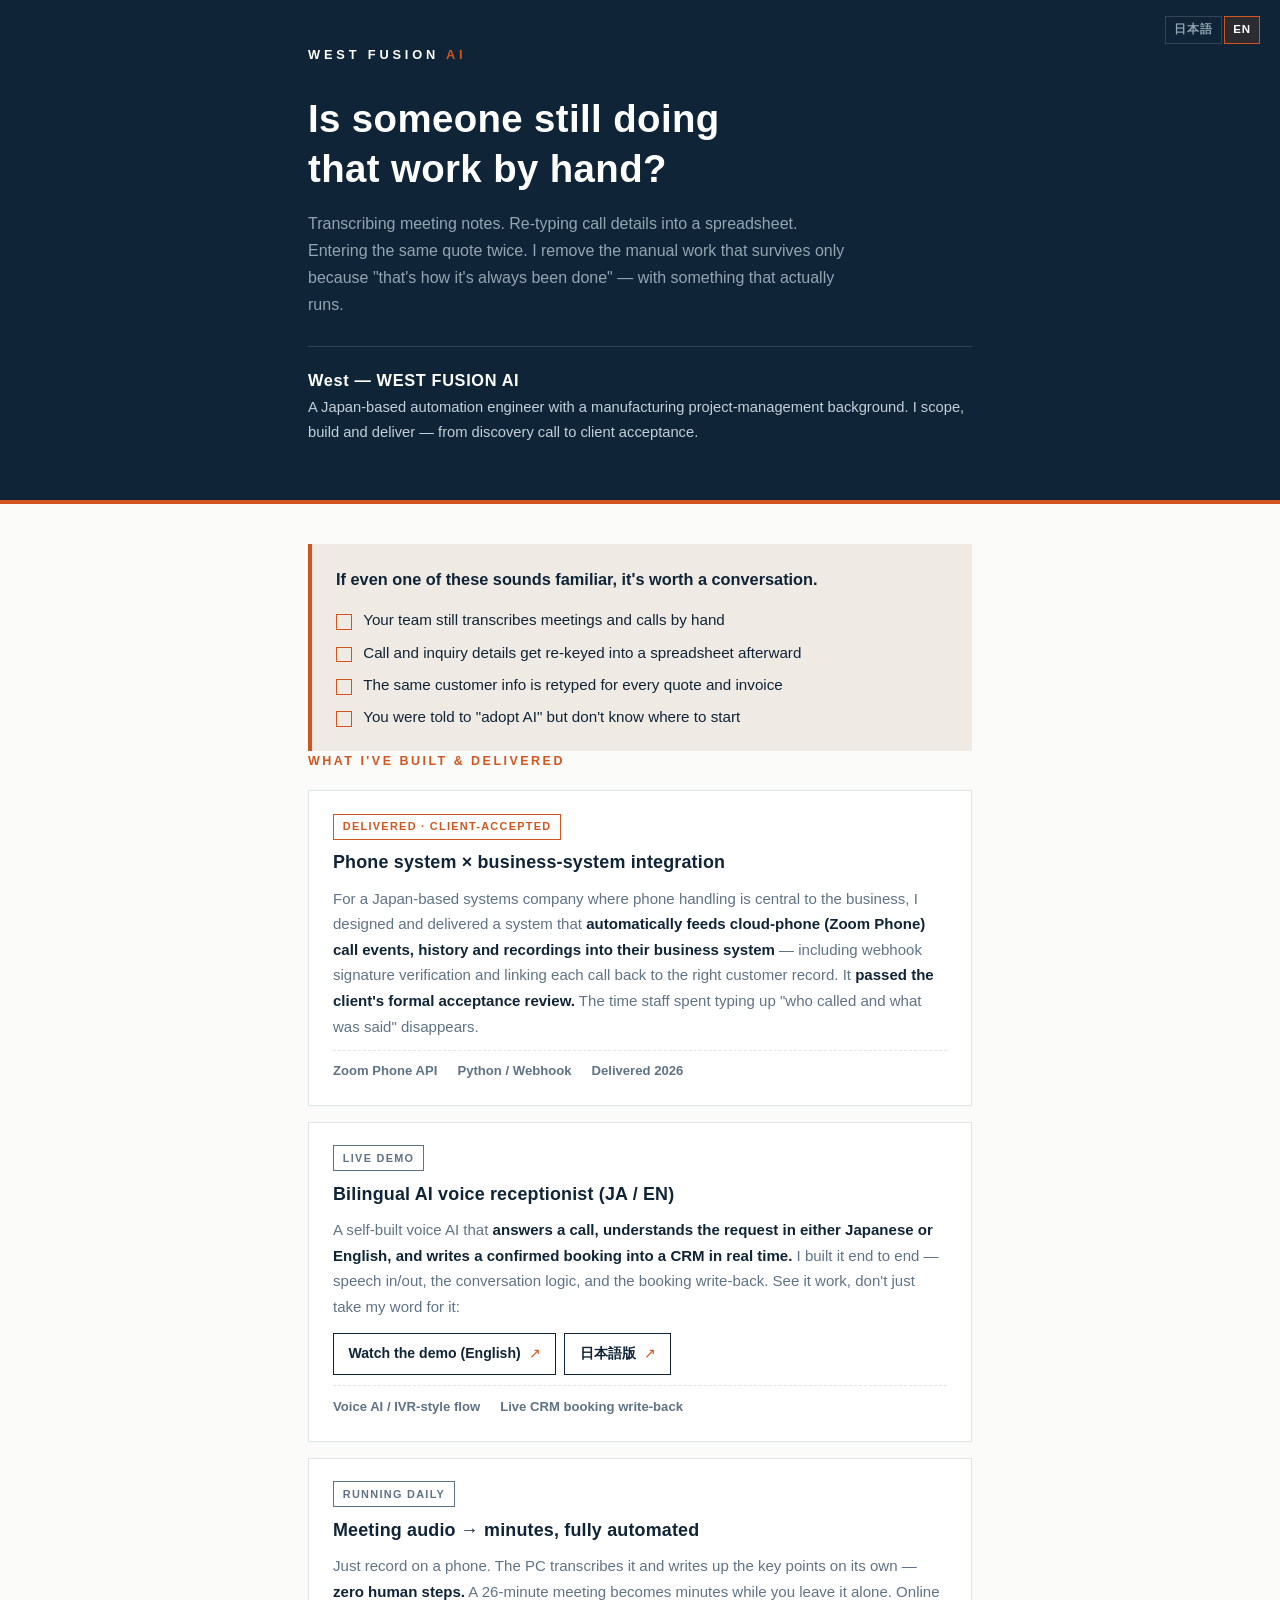
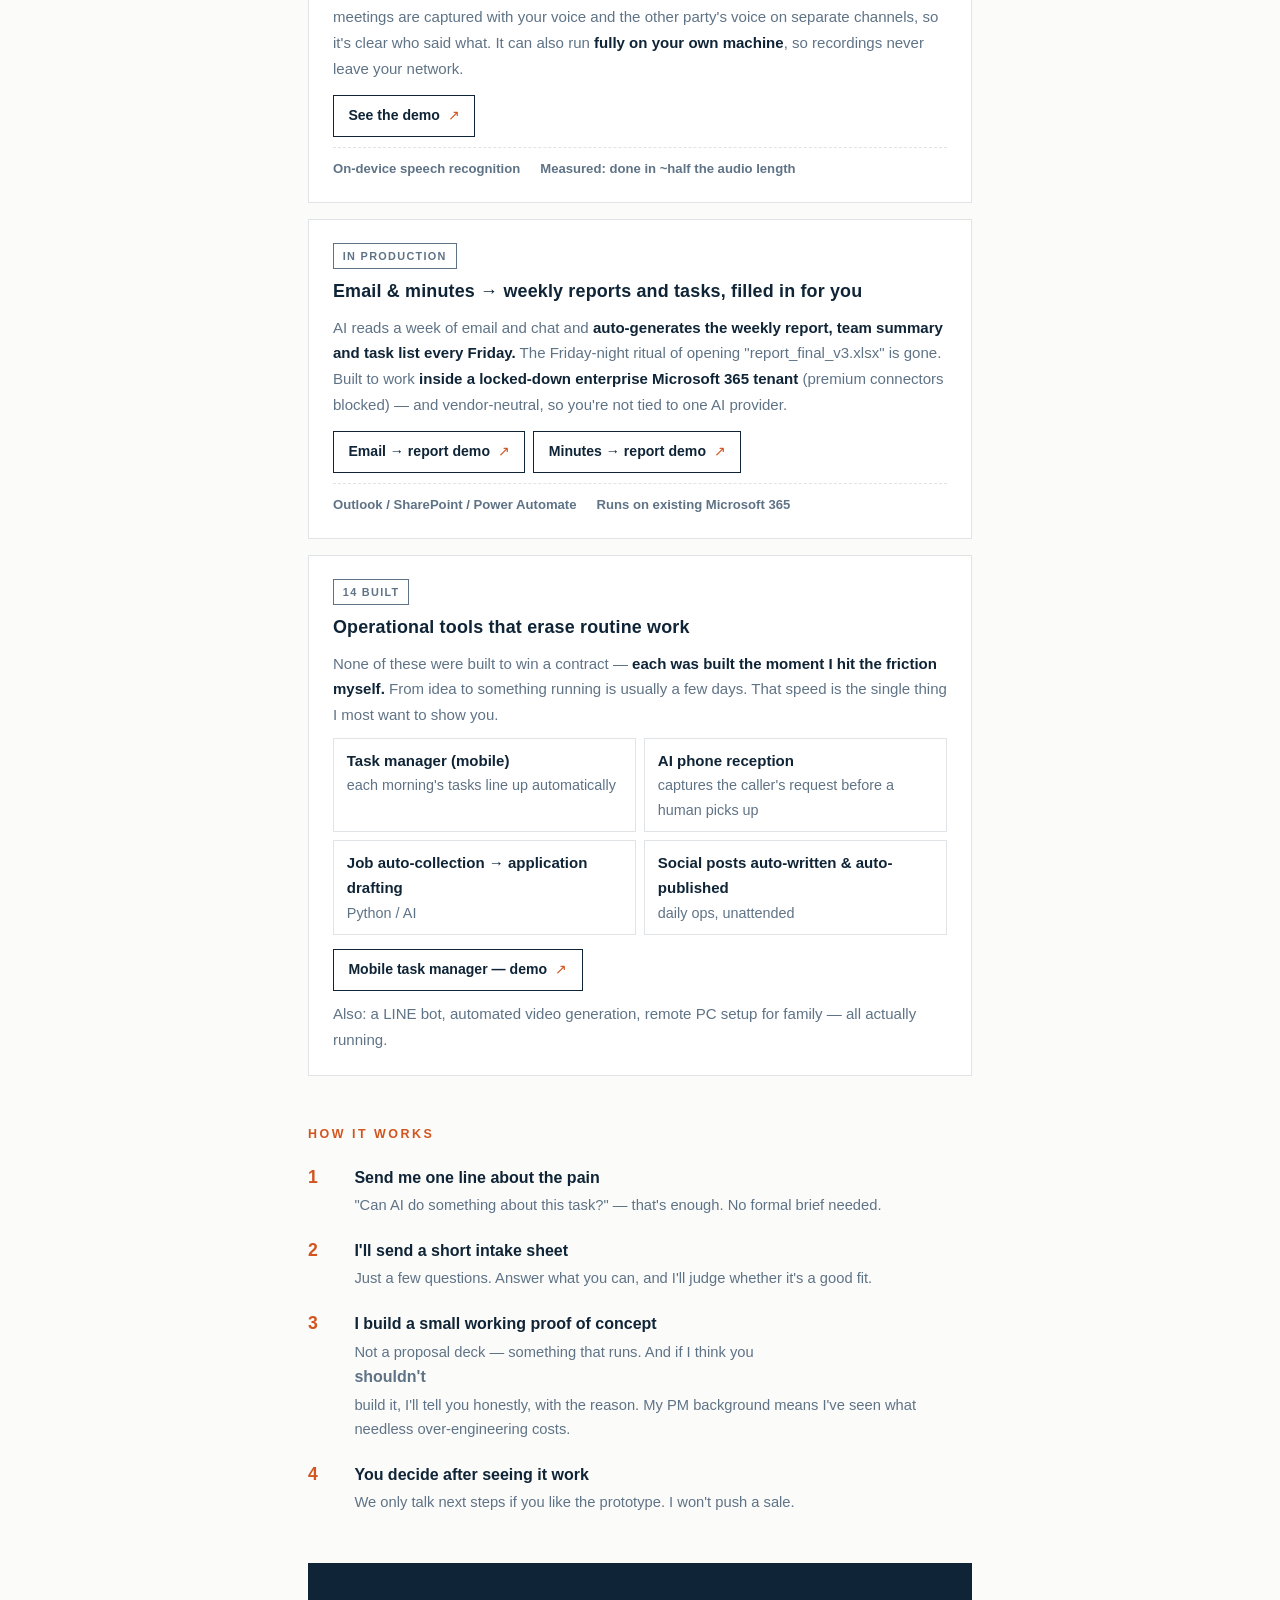
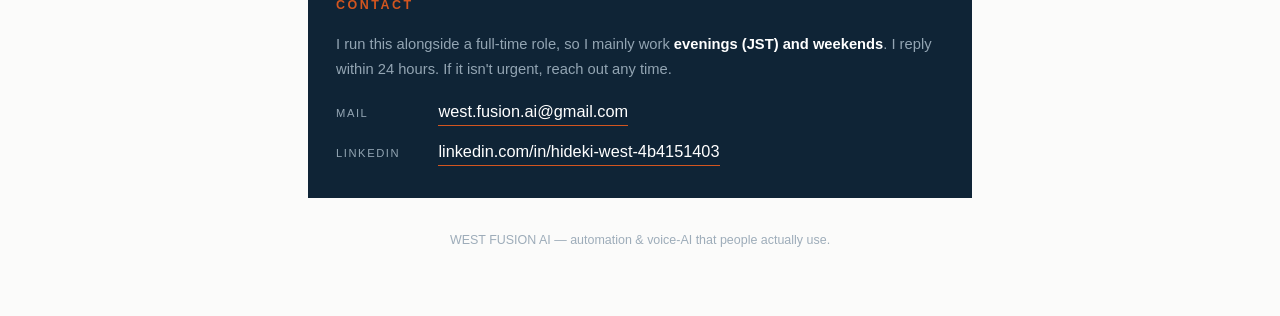
==== en/index.html @ e26cfa83 "feat(hub): 英語版ハブ /en/ 公開＋EN/JAトグル追加 英語圏クライアント向けに英語版ページを新設。 - /en/index.html: ブランド表記で統一。バイリンガルAI音声受付デ" ====
<!DOCTYPE html>
<html lang="en">
<head>
<meta charset="utf-8">
<meta name="viewport" content="width=device-width, initial-scale=1">
<meta name="robots" content="noindex, nofollow">
<title>WEST FUSION AI — Is someone still doing that work by hand?</title>
<meta property="og:title" content="WEST FUSION AI — automation & voice-AI that staff actually use">
<meta property="og:description" content="A Japan-based engineer who ships production automation and voice-AI systems, from discovery call to client acceptance.">
<meta property="og:locale" content="en_US">
<style>
  :root{
    --band:#0F2436;
    --band-fg:#C3D0DA;
    --band-fg-strong:#FFFFFF;
    --band-muted:#93A5B3;
    --band-rule:rgba(255,255,255,.15);

    --ink:#0F2436;
    --ink-2:#17324A;
    --paper:#FBFBFA;
    --rust:#D2551F;
    --rust-soft:#F0EAE5;
    --steel:#5F7386;
    --steel-pale:#9DACB9;
    --rule:rgba(15,36,54,.12);
    --card:#FFFFFF;
    --jp:"Yu Gothic","游ゴシック体",YuGothic,"Hiragino Kaku Gothic ProN","Noto Sans JP",Meiryo,sans-serif;
    --en:"Helvetica Neue",Arial,"Segoe UI",sans-serif;
  }
  @media (prefers-color-scheme: dark){
    :root{--paper:#101820;--card:#18222C;--ink:#E6ECF1;--ink-2:#FFFFFF;--steel:#9BAEBE;--steel-pale:#6D8090;--rule:rgba(255,255,255,.12);--rust-soft:#2A2018;}
  }
  :root[data-theme="dark"]{--paper:#101820;--card:#18222C;--ink:#E6ECF1;--ink-2:#FFFFFF;--steel:#9BAEBE;--steel-pale:#6D8090;--rule:rgba(255,255,255,.12);--rust-soft:#2A2018;}
  :root[data-theme="light"]{--paper:#FBFBFA;--card:#FFFFFF;--ink:#0F2436;--ink-2:#17324A;--steel:#5F7386;--steel-pale:#9DACB9;--rule:rgba(15,36,54,.12);--rust-soft:#F0EAE5;}

  *{box-sizing:border-box}
  body{
    margin:0;background:var(--paper);color:var(--ink);
    font-family:var(--en);line-height:1.7;
    -webkit-font-smoothing:antialiased;
  }
  .wrap{max-width:44rem;margin:0 auto;padding:0 1.25rem 4rem}

  /* language toggle */
  .lang{
    position:absolute;top:1rem;right:1.25rem;z-index:2;
    display:flex;gap:.15rem;font-family:var(--en);font-size:.72rem;font-weight:700;letter-spacing:.08em;
  }
  .lang a{
    color:var(--band-muted);text-decoration:none;padding:.2rem .5rem;border:1px solid var(--band-rule);
  }
  .lang a[aria-current="true"]{color:var(--band-fg-strong);border-color:var(--rust);background:rgba(210,85,31,.15)}

  /* hero */
  header{
    position:relative;
    background:var(--band);color:var(--band-fg);
    padding:2.75rem 0 2.5rem;margin-bottom:2.5rem;
    border-bottom:4px solid var(--rust);
  }
  header .wrap{padding-bottom:0}
  .brand{
    font-family:var(--en);font-weight:700;font-size:.8rem;
    letter-spacing:.3em;color:var(--band-fg-strong);margin:0 0 1.75rem;
  }
  .brand span{color:var(--rust)}
  h1{
    font-size:clamp(1.6rem,5.4vw,2.4rem);line-height:1.3;margin:0 0 1rem;
    letter-spacing:.01em;text-wrap:balance;color:var(--band-fg-strong);font-weight:700;
  }
  .lede{margin:0;color:var(--band-muted);font-size:1rem;max-width:34rem}
  .who{
    margin-top:1.75rem;padding-top:1.25rem;
    border-top:1px solid var(--band-rule);
    font-size:.92rem;color:var(--band-fg);
  }
  .who b{color:var(--band-fg-strong);font-size:1.02rem;letter-spacing:.04em}

  h2{
    font-size:.78rem;font-family:var(--en);letter-spacing:.2em;text-transform:uppercase;
    color:var(--rust);margin:3rem 0 1.1rem;font-weight:700;
  }
  h2:first-of-type{margin-top:0}

  /* checklist */
  .check{
    background:var(--rust-soft);border-left:4px solid var(--rust);
    padding:1.4rem 1.5rem;margin:0;
  }
  .check p{margin:0 0 .9rem;font-weight:700;font-size:1.02rem}
  .check ul{list-style:none;margin:0;padding:0;display:flex;flex-direction:column;gap:.55rem}
  .check li{position:relative;padding-left:1.7rem;font-size:.95rem;line-height:1.55}
  .check li::before{
    content:"";position:absolute;left:0;top:.4em;
    width:.85rem;height:.85rem;border:1.5px solid var(--rust);
  }

  /* proof cards */
  .proofs{display:flex;flex-direction:column;gap:1rem}
  .proof{
    background:var(--card);border:1px solid var(--rule);
    padding:1.4rem 1.5rem;display:flex;flex-direction:column;gap:.65rem;
  }
  .tag{
    display:inline-block;align-self:flex-start;
    font-size:.68rem;letter-spacing:.12em;font-weight:700;
    padding:.18rem .55rem;border:1px solid var(--rust);color:var(--rust);text-transform:uppercase;
  }
  .tag.live{border-color:var(--steel);color:var(--steel)}
  .proof h3{margin:0;font-size:1.12rem;line-height:1.4;letter-spacing:.01em}
  .proof p{margin:0;font-size:.94rem;color:var(--steel);line-height:1.7}
  .proof p b{color:var(--ink);font-weight:700}
  .meta{
    display:flex;flex-wrap:wrap;gap:.4rem 1.25rem;
    padding-top:.6rem;border-top:1px dashed var(--rule);
    font-size:.82rem;color:var(--steel-pale);font-family:var(--en);
  }
  .meta span b{color:var(--steel)}

  /* tools */
  .tools{display:grid;grid-template-columns:repeat(auto-fill,minmax(15rem,1fr));gap:.5rem;margin:0;padding:0;list-style:none}
  .tools li{
    font-size:.9rem;color:var(--steel);padding:.55rem .8rem;
    background:var(--card);border:1px solid var(--rule);
  }
  .tools li b{color:var(--ink);font-weight:700;display:block;font-size:.94rem}
  .note{font-size:.86rem;color:var(--steel-pale);margin:.9rem 0 0}

  /* demo links */
  .demos{display:flex;flex-wrap:wrap;gap:.5rem;margin-top:.2rem}
  .demo{
    display:inline-flex;align-items:center;gap:.5rem;
    text-decoration:none;font-size:.88rem;font-weight:700;
    color:var(--ink);background:transparent;
    border:1.5px solid var(--ink);padding:.5rem .9rem;
    transition:background .15s ease,color .15s ease;
  }
  .demo::after{content:"↗";font-family:var(--en);color:var(--rust);font-weight:400}
  .demo:hover,.demo:focus-visible{background:var(--ink);color:var(--paper)}
  .demo:hover::after,.demo:focus-visible::after{color:var(--rust)}
  .demo:focus-visible{outline:2px solid var(--rust);outline-offset:2px}
  @media (prefers-reduced-motion: reduce){.demo{transition:none}}

  /* how */
  .steps{list-style:none;counter-reset:s;margin:0;padding:0;display:flex;flex-direction:column;gap:1.15rem}
  .steps > li{
    counter-increment:s;
    display:grid;grid-template-columns:1.9rem minmax(0,1fr);
    column-gap:1rem;align-items:baseline;
  }
  .steps > li::before{
    content:counter(s);font-family:var(--en);font-weight:700;
    color:var(--rust);font-size:1.1rem;
  }
  .steps .step-body{min-width:0}
  .steps b{display:block;font-size:1rem;margin-bottom:.15rem}
  .steps span{display:block;font-size:.92rem;color:var(--steel);line-height:1.65}

  /* contact */
  .contact{
    margin-top:3rem;background:var(--band);color:var(--band-fg);
    padding:2rem 1.75rem;display:flex;flex-direction:column;gap:1rem;
  }
  .contact h2{color:var(--rust);margin:0}
  .contact p{margin:0;color:var(--band-muted);font-size:.92rem}
  .contact p b{color:var(--band-fg-strong)}
  .contact a{
    color:var(--band-fg-strong);text-decoration:none;border-bottom:1px solid var(--rust);
    font-family:var(--en);font-size:1.02rem;word-break:break-all;
  }
  .contact a:focus-visible{outline:2px solid var(--rust);outline-offset:3px}
  .rows{display:flex;flex-direction:column;gap:.7rem}
  .rows div{display:flex;gap:.9rem;align-items:baseline;flex-wrap:wrap}
  .rows .k{
    font-family:var(--en);font-size:.7rem;letter-spacing:.14em;text-transform:uppercase;
    color:var(--band-muted);min-width:5.5rem;
  }
  footer{margin-top:2rem;font-size:.78rem;color:var(--steel-pale);text-align:center}
</style>
</head>
<body>

<header>
  <nav class="lang" aria-label="Language">
    <a href="/" hreflang="ja">日本語</a>
    <a href="/en/" hreflang="en" aria-current="true">EN</a>
  </nav>
  <div class="wrap">
    <p class="brand">WEST FUSION <span>AI</span></p>
    <h1>Is someone still doing that work by hand?</h1>
    <p class="lede">Transcribing meeting notes. Re-typing call details into a spreadsheet. Entering the same quote twice. I remove the manual work that survives only because "that's how it's always been done" — with something that actually runs.</p>
    <p class="who"><b>West — WEST FUSION AI</b><br>A Japan-based automation engineer with a manufacturing project-management background. I scope, build and deliver — from discovery call to client acceptance.</p>
  </div>
</header>

<main class="wrap">

  <section class="check">
    <p>If even one of these sounds familiar, it's worth a conversation.</p>
    <ul>
      <li>Your team still transcribes meetings and calls by hand</li>
      <li>Call and inquiry details get re-keyed into a spreadsheet afterward</li>
      <li>The same customer info is retyped for every quote and invoice</li>
      <li>You were told to "adopt AI" but don't know where to start</li>
    </ul>
  </section>

  <h2>What I've built &amp; delivered</h2>
  <div class="proofs">

    <article class="proof">
      <span class="tag">Delivered · client-accepted</span>
      <h3>Phone system × business-system integration</h3>
      <p>For a Japan-based systems company where phone handling is central to the business, I designed and delivered a system that <b>automatically feeds cloud-phone (Zoom Phone) call events, history and recordings into their business system</b> — including webhook signature verification and linking each call back to the right customer record. It <b>passed the client's formal acceptance review.</b> The time staff spent typing up "who called and what was said" disappears.</p>
      <div class="meta">
        <span><b>Zoom Phone API</b></span>
        <span><b>Python / Webhook</b></span>
        <span><b>Delivered 2026</b></span>
      </div>
    </article>

    <article class="proof">
      <span class="tag live">Live demo</span>
      <h3>Bilingual AI voice receptionist (JA / EN)</h3>
      <p>A self-built voice AI that <b>answers a call, understands the request in either Japanese or English, and writes a confirmed booking into a CRM in real time.</b> I built it end to end — speech in/out, the conversation logic, and the booking write-back. See it work, don't just take my word for it:</p>
      <div class="demos">
        <a class="demo" href="https://www.youtube.com/watch?v=YRxsfRdM25s">Watch the demo (English)</a>
        <a class="demo" href="https://www.youtube.com/watch?v=N2meY0k7U08">日本語版</a>
      </div>
      <div class="meta">
        <span><b>Voice AI / IVR-style flow</b></span>
        <span><b>Live CRM booking write-back</b></span>
      </div>
    </article>

    <article class="proof">
      <span class="tag live">Running daily</span>
      <h3>Meeting audio → minutes, fully automated</h3>
      <p>Just record on a phone. The PC transcribes it and writes up the key points on its own — <b>zero human steps.</b> A 26-minute meeting becomes minutes while you leave it alone. Online meetings are captured with your voice and the other party's voice on separate channels, so it's clear who said what. It can also run <b>fully on your own machine</b>, so recordings never leave your network.</p>
      <div class="demos">
        <a class="demo" href="https://westfusionai.github.io/ai-meeting-memo-father-demo/">See the demo</a>
      </div>
      <div class="meta">
        <span><b>On-device speech recognition</b></span>
        <span><b>Measured: done in ~half the audio length</b></span>
      </div>
    </article>

    <article class="proof">
      <span class="tag live">In production</span>
      <h3>Email &amp; minutes → weekly reports and tasks, filled in for you</h3>
      <p>AI reads a week of email and chat and <b>auto-generates the weekly report, team summary and task list every Friday.</b> The Friday-night ritual of opening "report_final_v3.xlsx" is gone. Built to work <b>inside a locked-down enterprise Microsoft 365 tenant</b> (premium connectors blocked) — and vendor-neutral, so you're not tied to one AI provider.</p>
      <div class="demos">
        <a class="demo" href="https://westfusionai.github.io/email-thread-demo/">Email → report demo</a>
        <a class="demo" href="https://westfusionai.github.io/weekly-report-generator-demo/">Minutes → report demo</a>
      </div>
      <div class="meta">
        <span><b>Outlook / SharePoint / Power Automate</b></span>
        <span><b>Runs on existing Microsoft 365</b></span>
      </div>
    </article>

    <article class="proof">
      <span class="tag live">14 built</span>
      <h3>Operational tools that erase routine work</h3>
      <p>None of these were built to win a contract — <b>each was built the moment I hit the friction myself.</b> From idea to something running is usually a few days. That speed is the single thing I most want to show you.</p>
      <ul class="tools">
        <li><b>Task manager (mobile)</b>each morning's tasks line up automatically</li>
        <li><b>AI phone reception</b>captures the caller's request before a human picks up</li>
        <li><b>Job auto-collection → application drafting</b>Python / AI</li>
        <li><b>Social posts auto-written &amp; auto-published</b>daily ops, unattended</li>
      </ul>
      <div class="demos">
        <a class="demo" href="https://westfusionai.github.io/ceo-tasks-demo/">Mobile task manager — demo</a>
      </div>
      <p class="note">Also: a LINE bot, automated video generation, remote PC setup for family — all actually running.</p>
    </article>

  </div>

  <h2>How it works</h2>
  <ol class="steps">
    <li><div class="step-body"><b>Send me one line about the pain</b><span>"Can AI do something about this task?" — that's enough. No formal brief needed.</span></div></li>
    <li><div class="step-body"><b>I'll send a short intake sheet</b><span>Just a few questions. Answer what you can, and I'll judge whether it's a good fit.</span></div></li>
    <li><div class="step-body"><b>I build a small working proof of concept</b><span>Not a proposal deck — something that runs. And if I think you <b>shouldn't</b> build it, I'll tell you honestly, with the reason. My PM background means I've seen what needless over-engineering costs.</span></div></li>
    <li><div class="step-body"><b>You decide after seeing it work</b><span>We only talk next steps if you like the prototype. I won't push a sale.</span></div></li>
  </ol>

  <section class="contact">
    <h2>Contact</h2>
    <p>I run this alongside a full-time role, so I mainly work <b>evenings (JST) and weekends</b>. I reply within 24 hours. If it isn't urgent, reach out any time.</p>
    <div class="rows">
      <div><span class="k">Mail</span><a href="mailto:west.fusion.ai@gmail.com">west.fusion.ai@gmail.com</a></div>
      <div><span class="k">LinkedIn</span><a href="https://www.linkedin.com/in/hideki-west-4b4151403/">linkedin.com/in/hideki-west-4b4151403</a></div>
    </div>
  </section>

  <footer>WEST FUSION AI — automation &amp; voice-AI that people actually use.</footer>
</main>

</body>
</html>
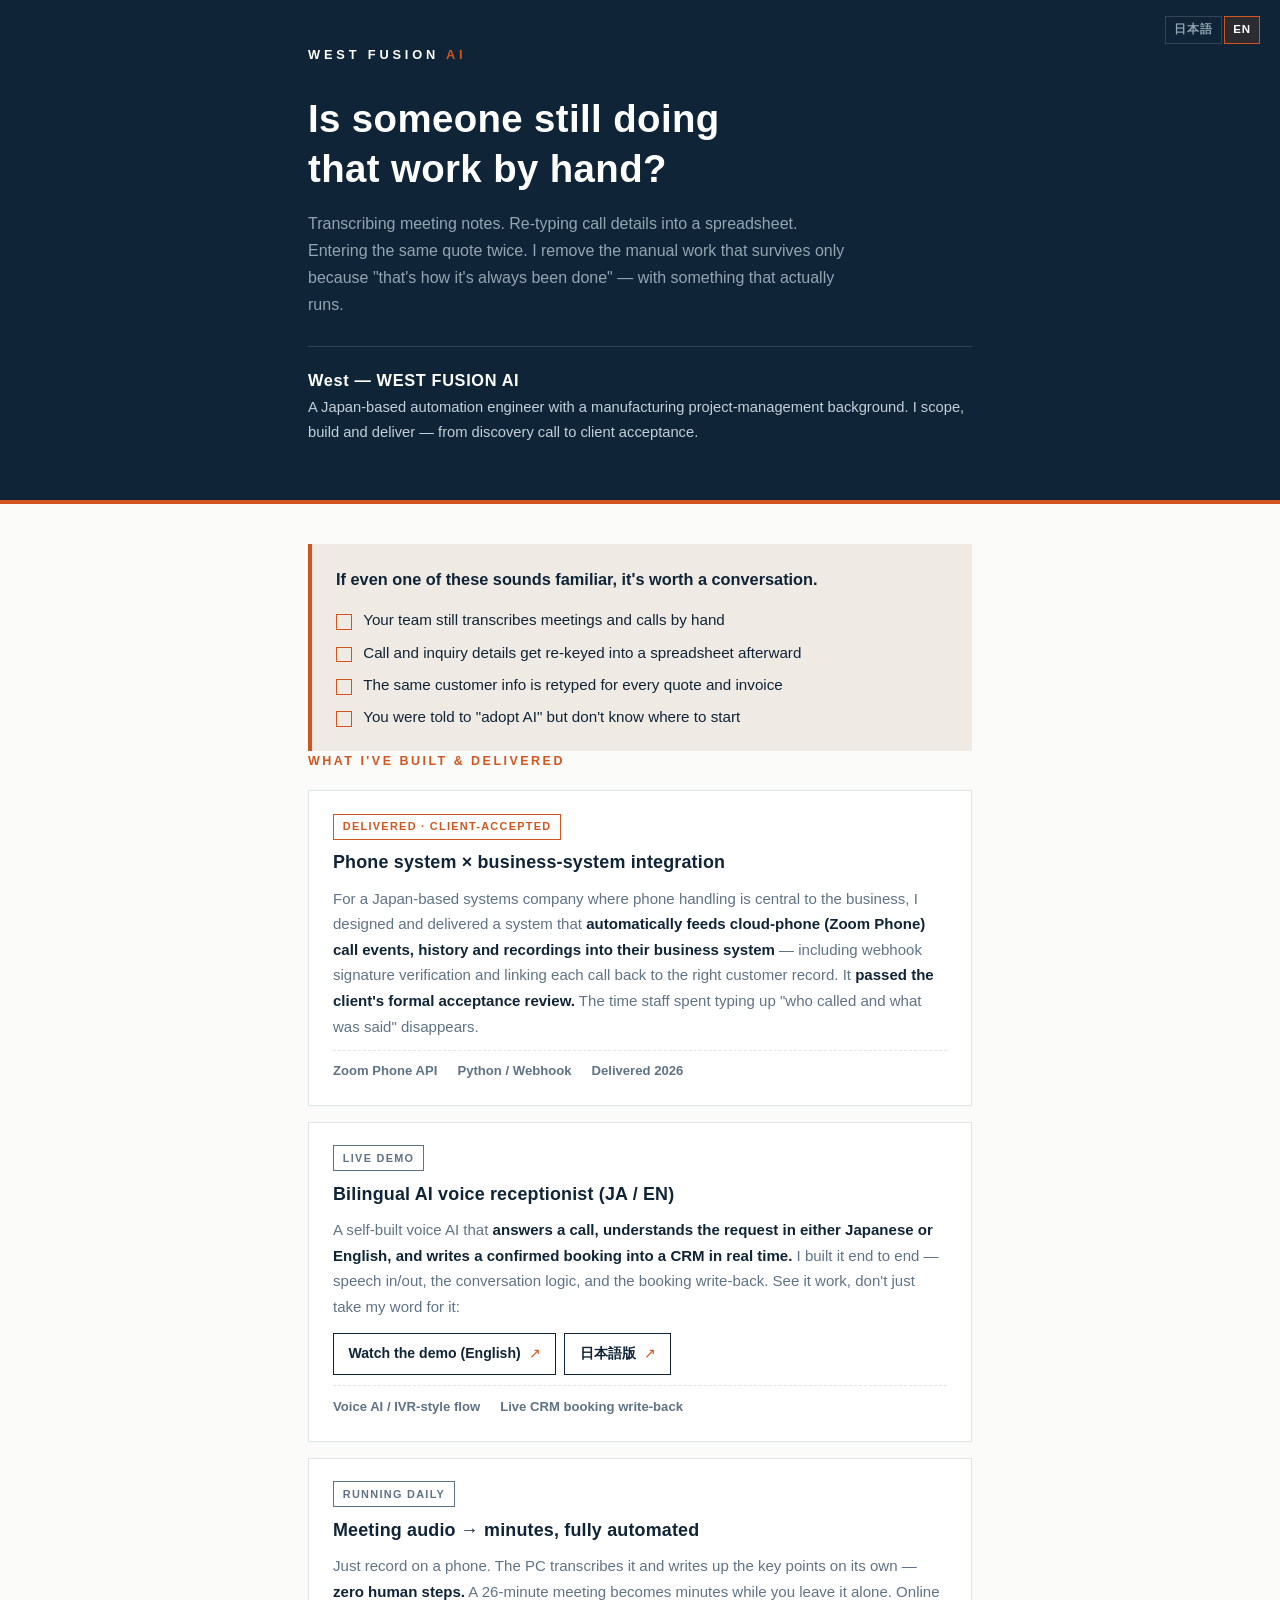
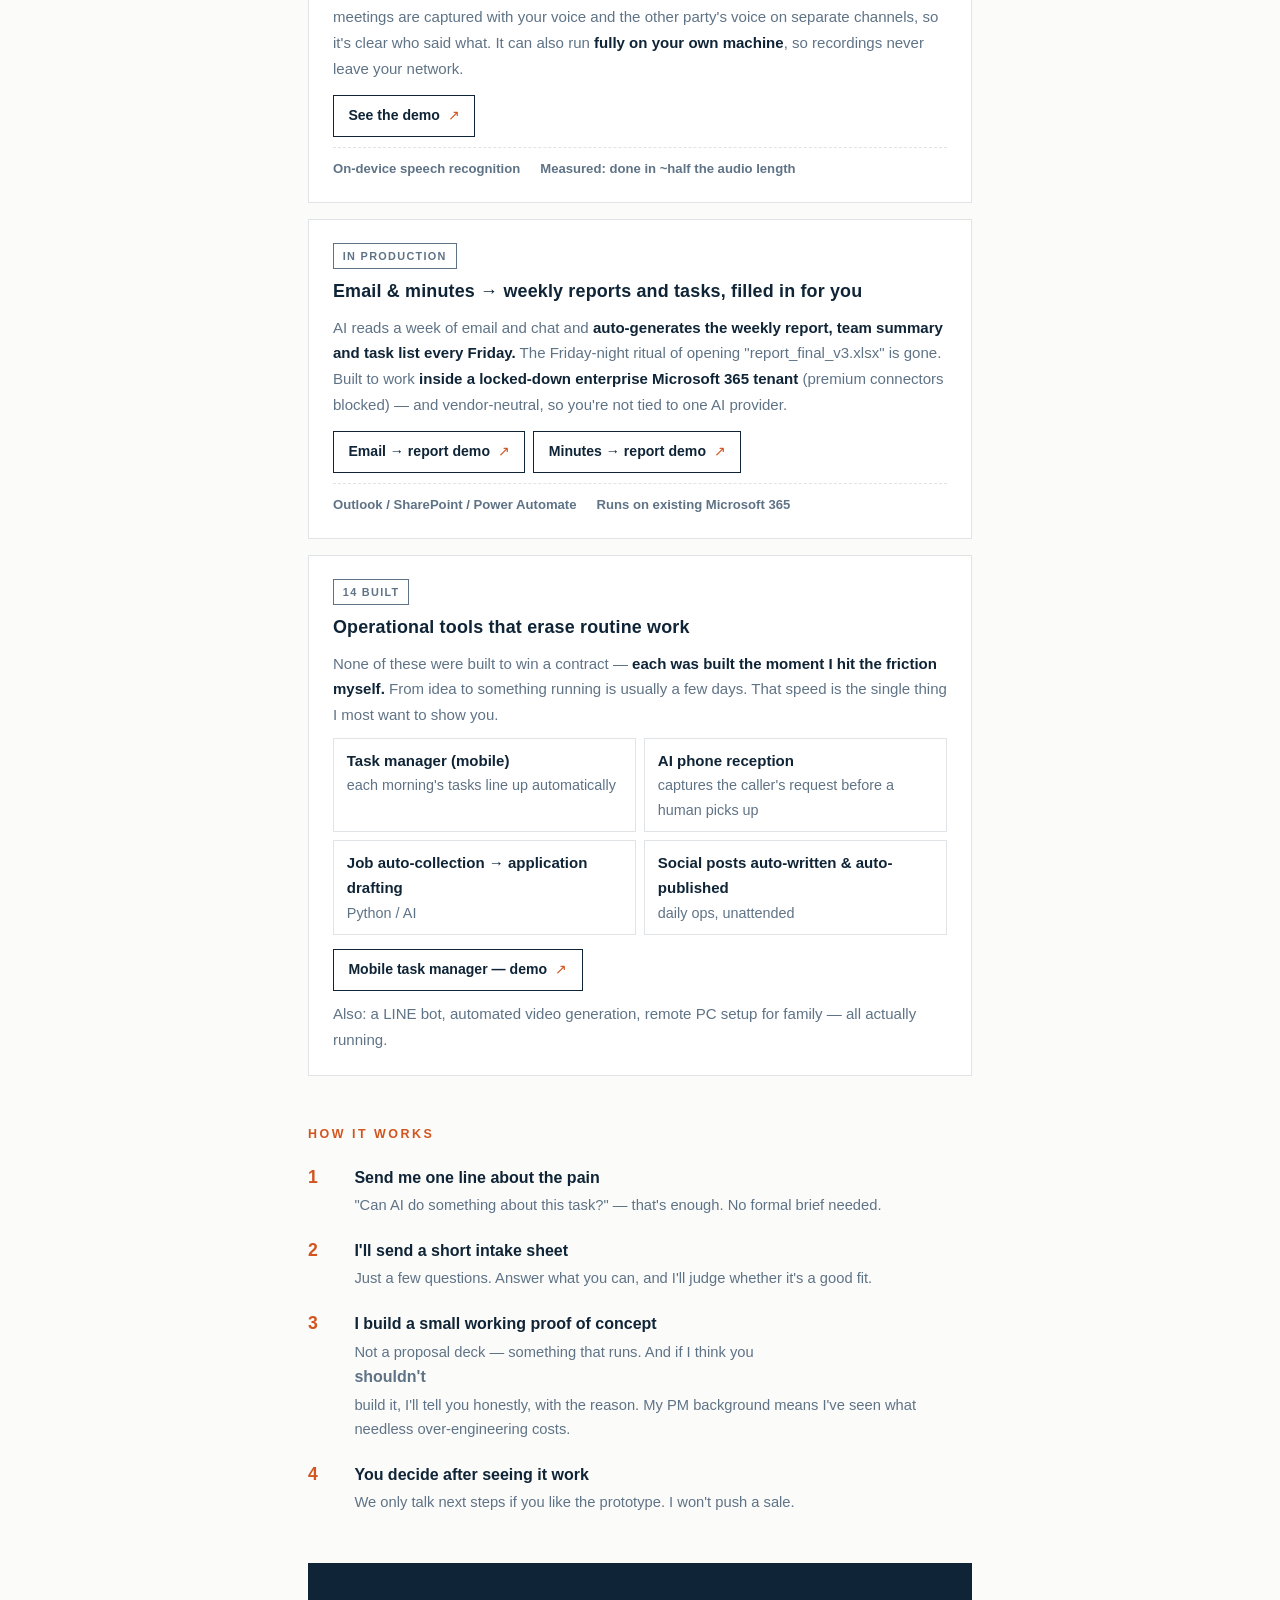
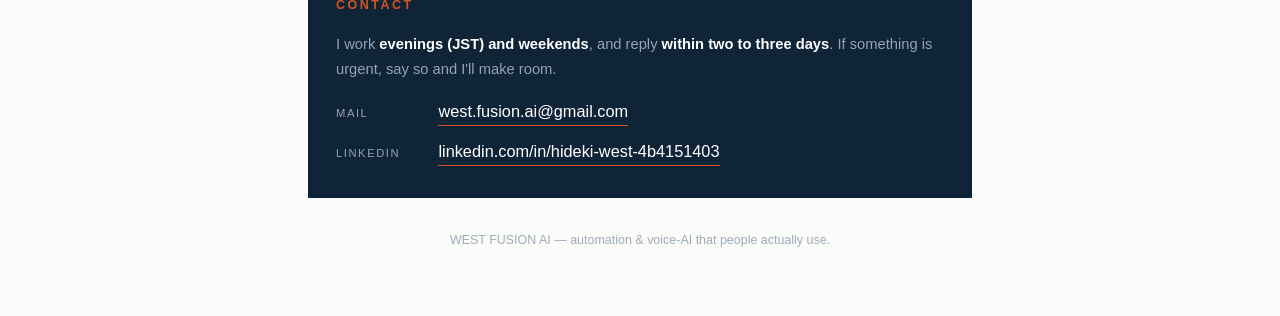
==== commit 0a6804d0: "fix: 「副業だから」の枠組みを外す。事実(製造業23年・いまも現場)は残し、所属語と否定形を落とす 会長指摘=トップ/portfolio/掲載プロフィールとも「本業を持つ人が片手間で」と読めていた" ====
--- a/en/index.html
+++ b/en/index.html
@@ -289,7 +289,7 @@
 
   <section class="contact">
     <h2>Contact</h2>
-    <p>I run this alongside a full-time role, so I mainly work <b>evenings (JST) and weekends</b>. I reply within 24 hours. If it isn't urgent, reach out any time.</p>
+    <p>I work <b>evenings (JST) and weekends</b>, and reply <b>within two to three days</b>. If something is urgent, say so and I'll make room.</p>
     <div class="rows">
       <div><span class="k">Mail</span><a href="mailto:west.fusion.ai@gmail.com">west.fusion.ai@gmail.com</a></div>
       <div><span class="k">LinkedIn</span><a href="https://www.linkedin.com/in/hideki-west-4b4151403/">linkedin.com/in/hideki-west-4b4151403</a></div>
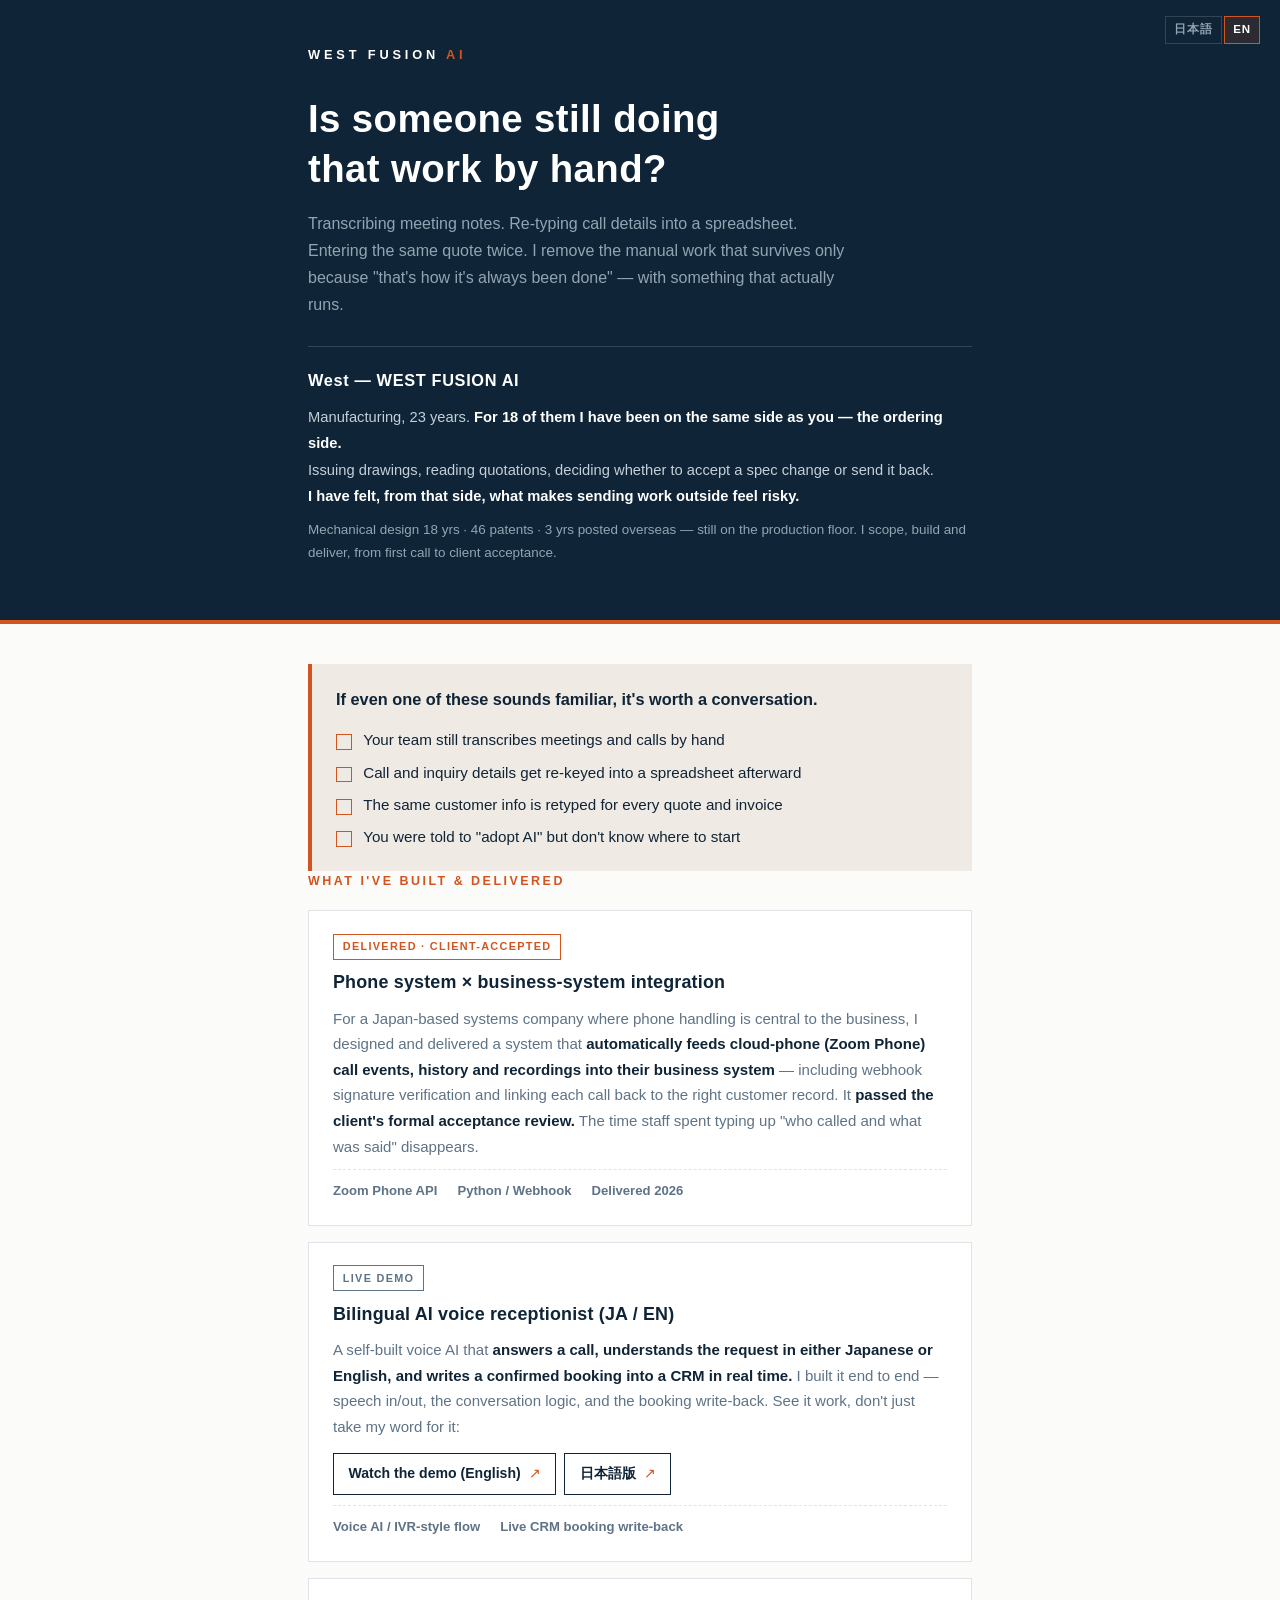
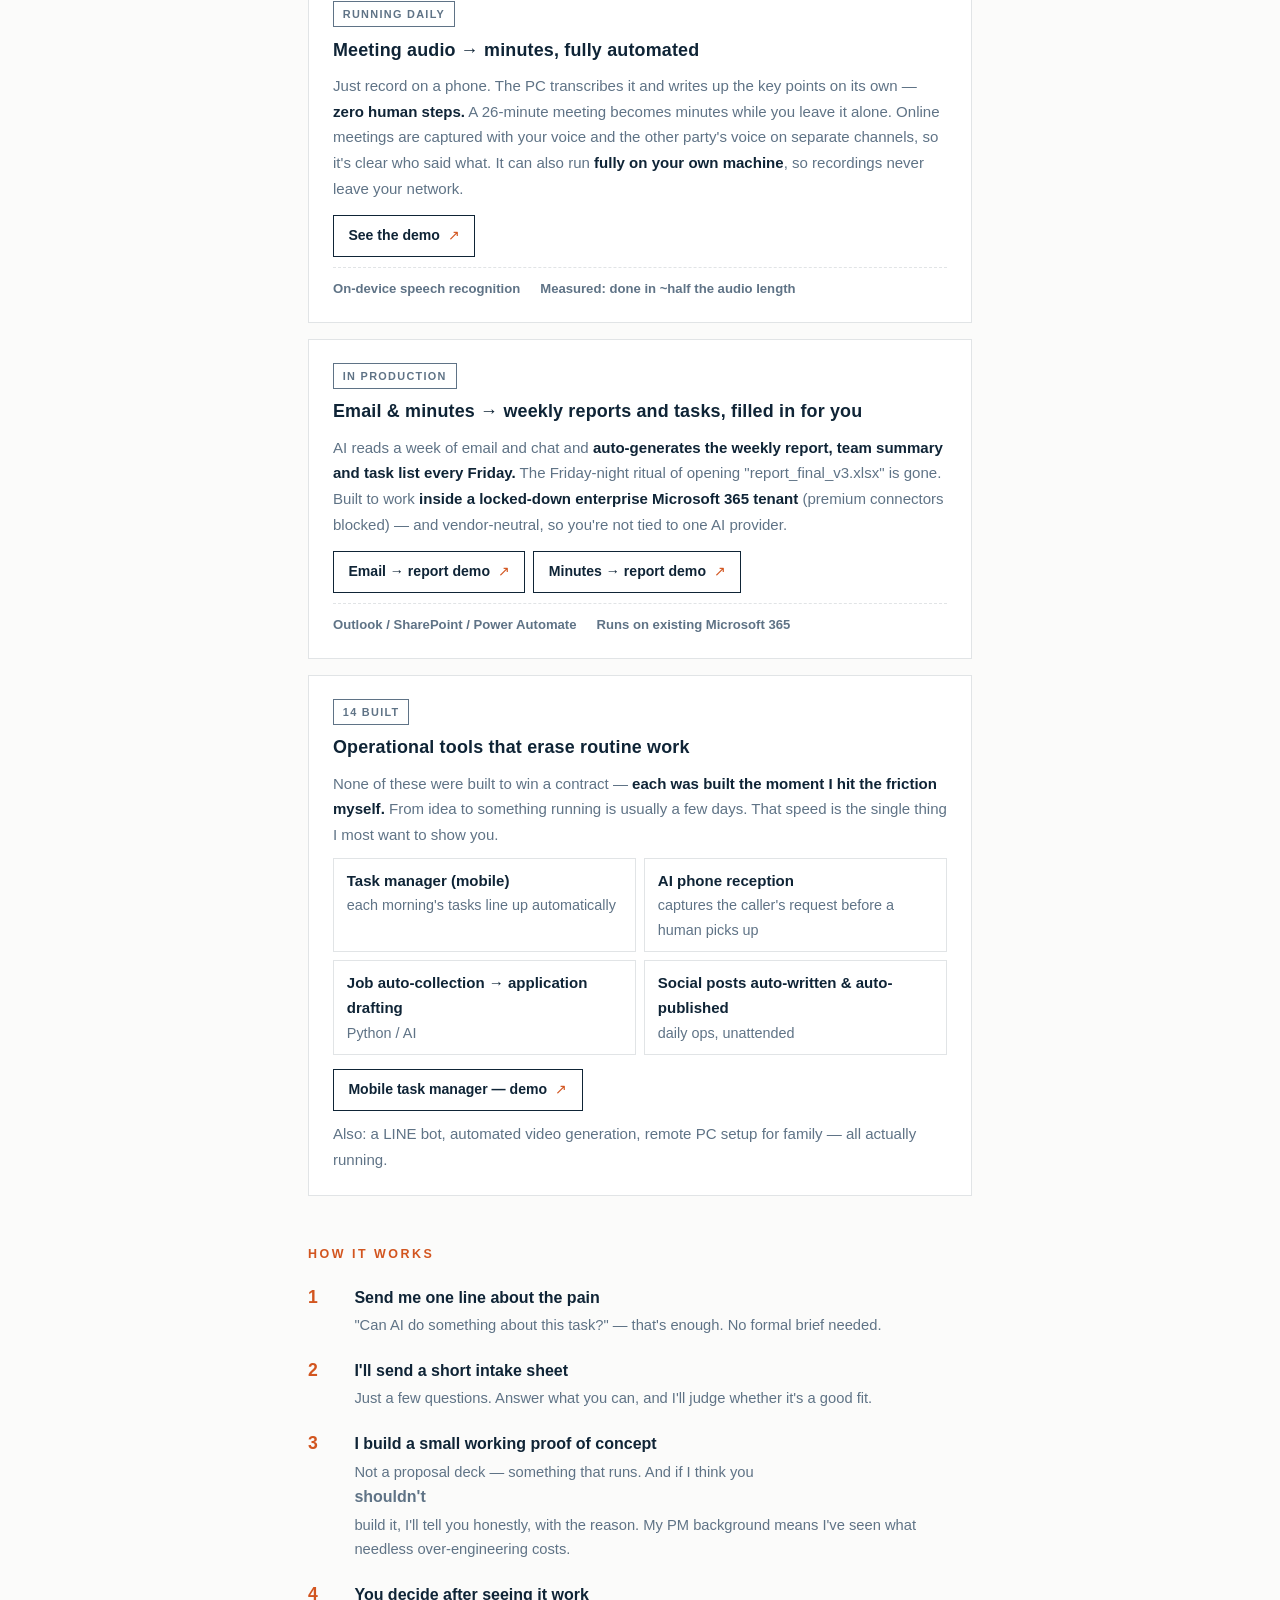
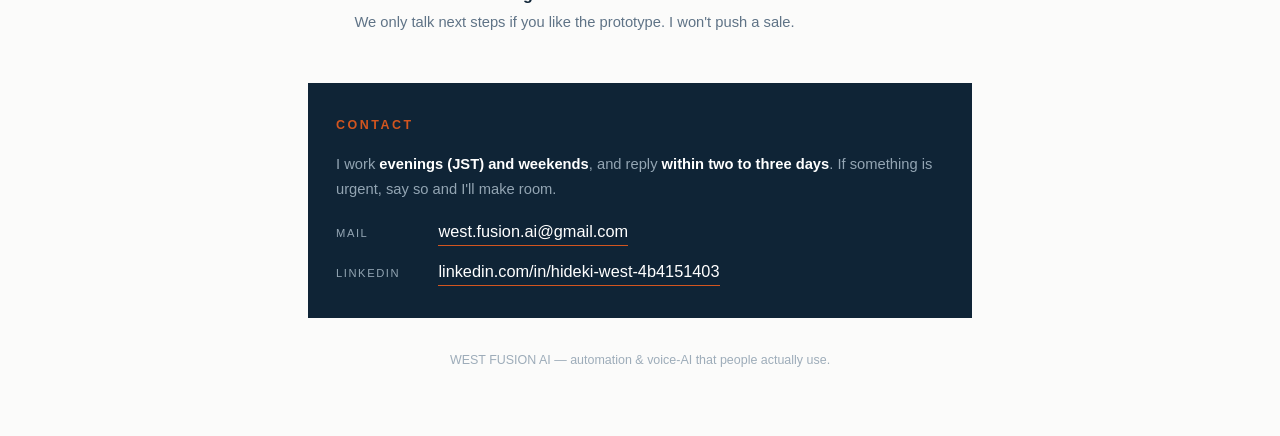
==== commit 35dbd906: "ヒーローはA案に戻す／英語版の名乗りも発注する側へ" ====
--- a/en/index.html
+++ b/en/index.html
@@ -76,6 +76,9 @@
     font-size:.92rem;color:var(--band-fg);
   }
   .who b{color:var(--band-fg-strong);font-size:1.02rem;letter-spacing:.04em}
+  .who .who-body{display:block;margin-top:.55rem;line-height:1.8}
+  .who .who-lead{color:var(--band-fg-strong);font-weight:700}
+  .who small{display:block;margin-top:.6rem;color:var(--band-muted);font-size:.84rem}
 
   h2{
     font-size:.78rem;font-family:var(--en);letter-spacing:.2em;text-transform:uppercase;
@@ -190,7 +193,7 @@
     <p class="brand">WEST FUSION <span>AI</span></p>
     <h1>Is someone still doing that work by hand?</h1>
     <p class="lede">Transcribing meeting notes. Re-typing call details into a spreadsheet. Entering the same quote twice. I remove the manual work that survives only because "that's how it's always been done" — with something that actually runs.</p>
-    <p class="who"><b>West — WEST FUSION AI</b><br>A Japan-based automation engineer with a manufacturing project-management background. I scope, build and deliver — from discovery call to client acceptance.</p>
+    <p class="who"><b>West — WEST FUSION AI</b><span class="who-body">Manufacturing, 23 years. <span class="who-lead">For 18 of them I have been on the same side as you — the ordering side.</span><br>Issuing drawings, reading quotations, deciding whether to accept a spec change or send it back.<br><span class="who-lead">I have felt, from that side, what makes sending work outside feel risky.</span></span><small>Mechanical design 18 yrs · 46 patents · 3 yrs posted overseas — still on the production floor. I scope, build and deliver, from first call to client acceptance.</small></p>
   </div>
 </header>
 
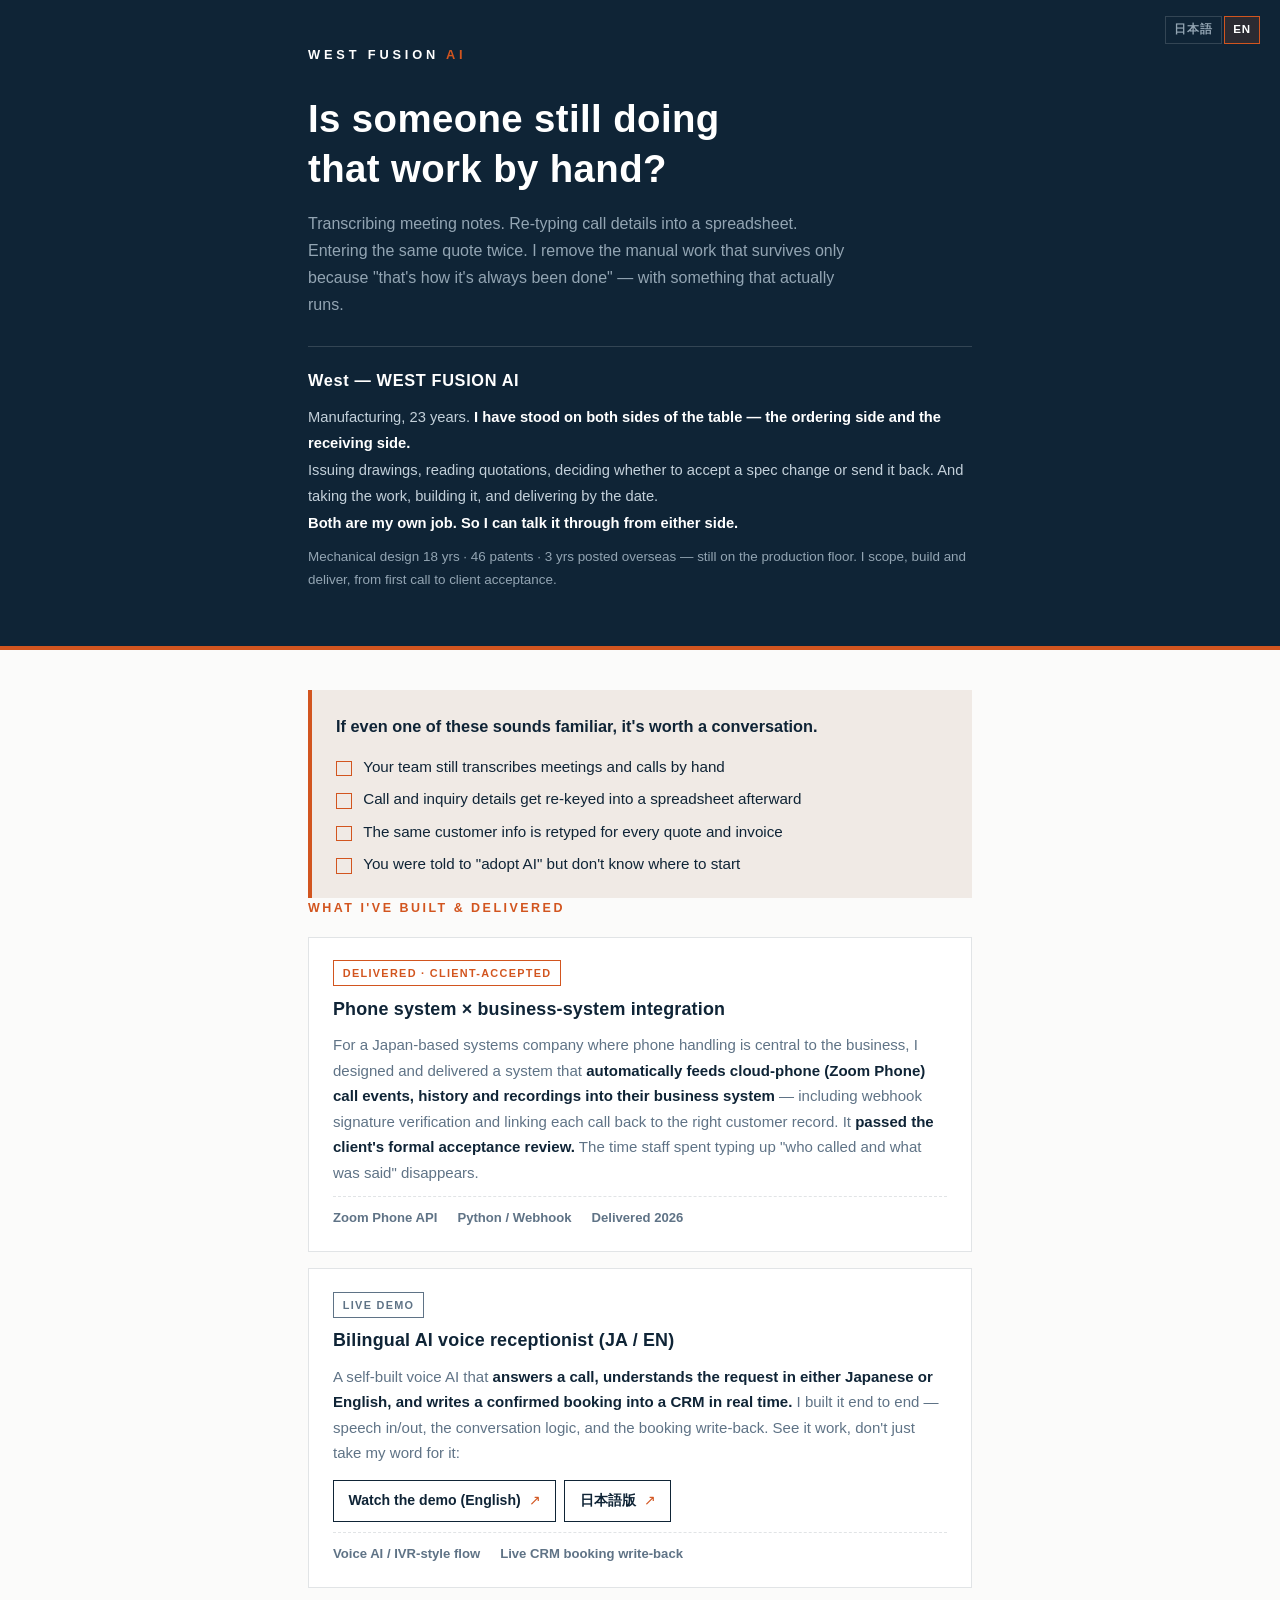
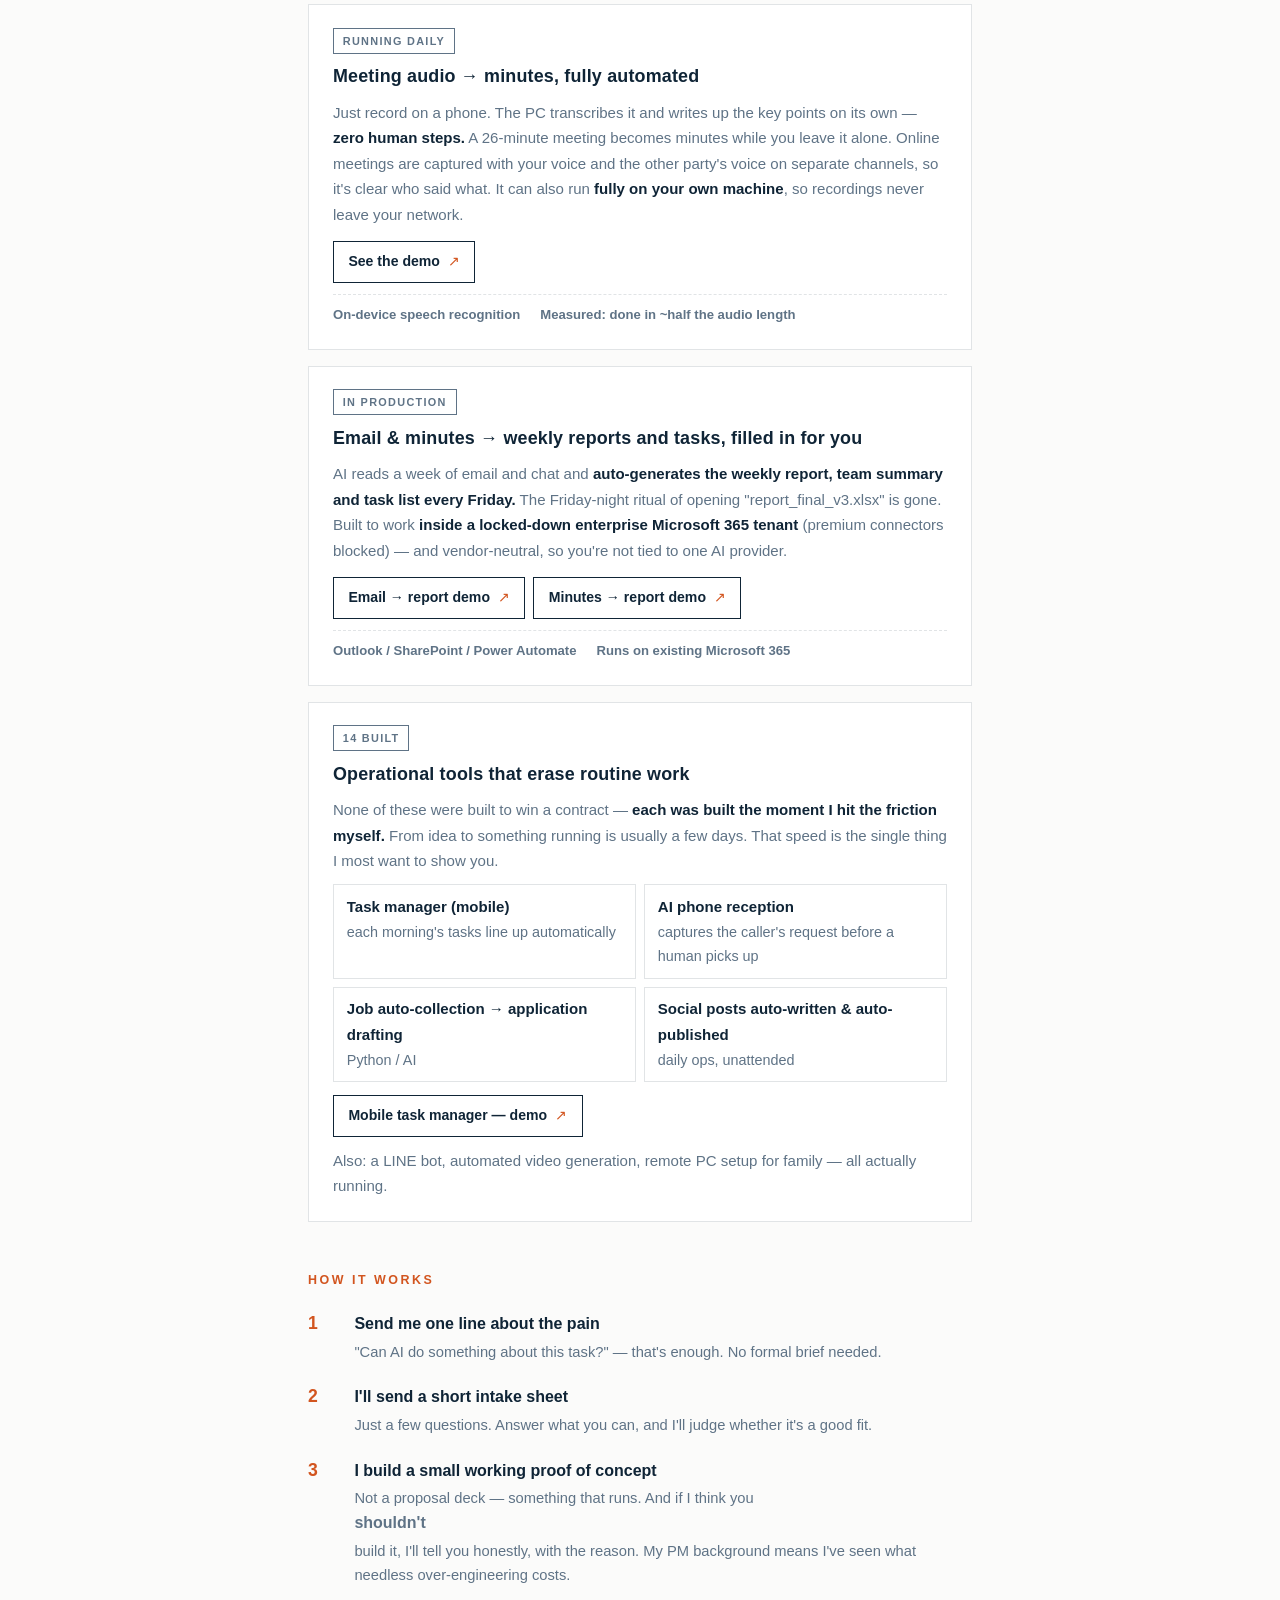
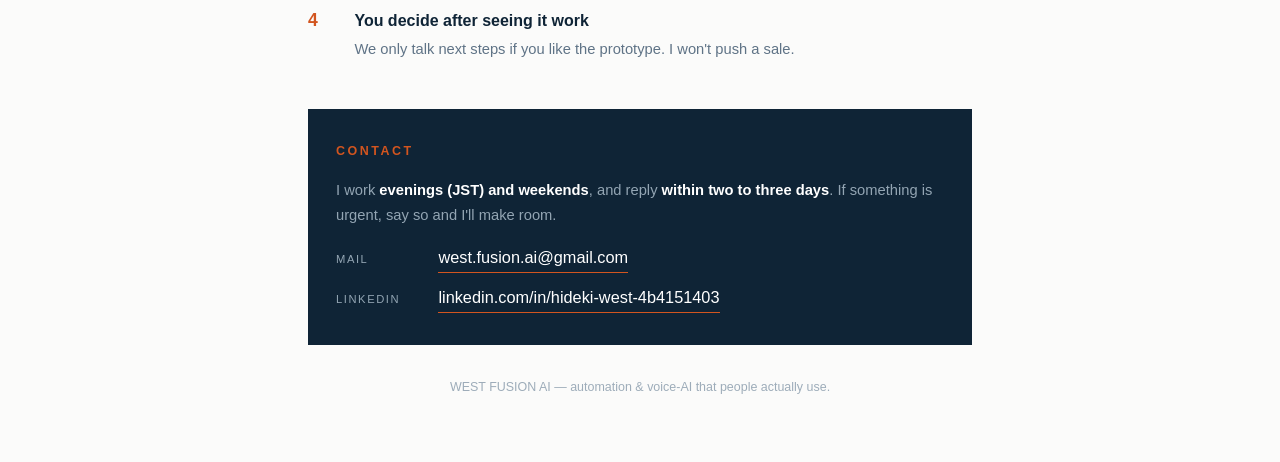
==== commit fc6c2861: "名乗りを「両側に立ってきた」へ（トップ/portfolio/for-creators/en）" ====
--- a/en/index.html
+++ b/en/index.html
@@ -193,7 +193,7 @@
     <p class="brand">WEST FUSION <span>AI</span></p>
     <h1>Is someone still doing that work by hand?</h1>
     <p class="lede">Transcribing meeting notes. Re-typing call details into a spreadsheet. Entering the same quote twice. I remove the manual work that survives only because "that's how it's always been done" — with something that actually runs.</p>
-    <p class="who"><b>West — WEST FUSION AI</b><span class="who-body">Manufacturing, 23 years. <span class="who-lead">For 18 of them I have been on the same side as you — the ordering side.</span><br>Issuing drawings, reading quotations, deciding whether to accept a spec change or send it back.<br><span class="who-lead">I have felt, from that side, what makes sending work outside feel risky.</span></span><small>Mechanical design 18 yrs · 46 patents · 3 yrs posted overseas — still on the production floor. I scope, build and deliver, from first call to client acceptance.</small></p>
+    <p class="who"><b>West — WEST FUSION AI</b><span class="who-body">Manufacturing, 23 years. <span class="who-lead">I have stood on both sides of the table — the ordering side and the receiving side.</span><br>Issuing drawings, reading quotations, deciding whether to accept a spec change or send it back. And taking the work, building it, and delivering by the date.<br><span class="who-lead">Both are my own job. So I can talk it through from either side.</span></span><small>Mechanical design 18 yrs · 46 patents · 3 yrs posted overseas — still on the production floor. I scope, build and deliver, from first call to client acceptance.</small></p>
   </div>
 </header>
 
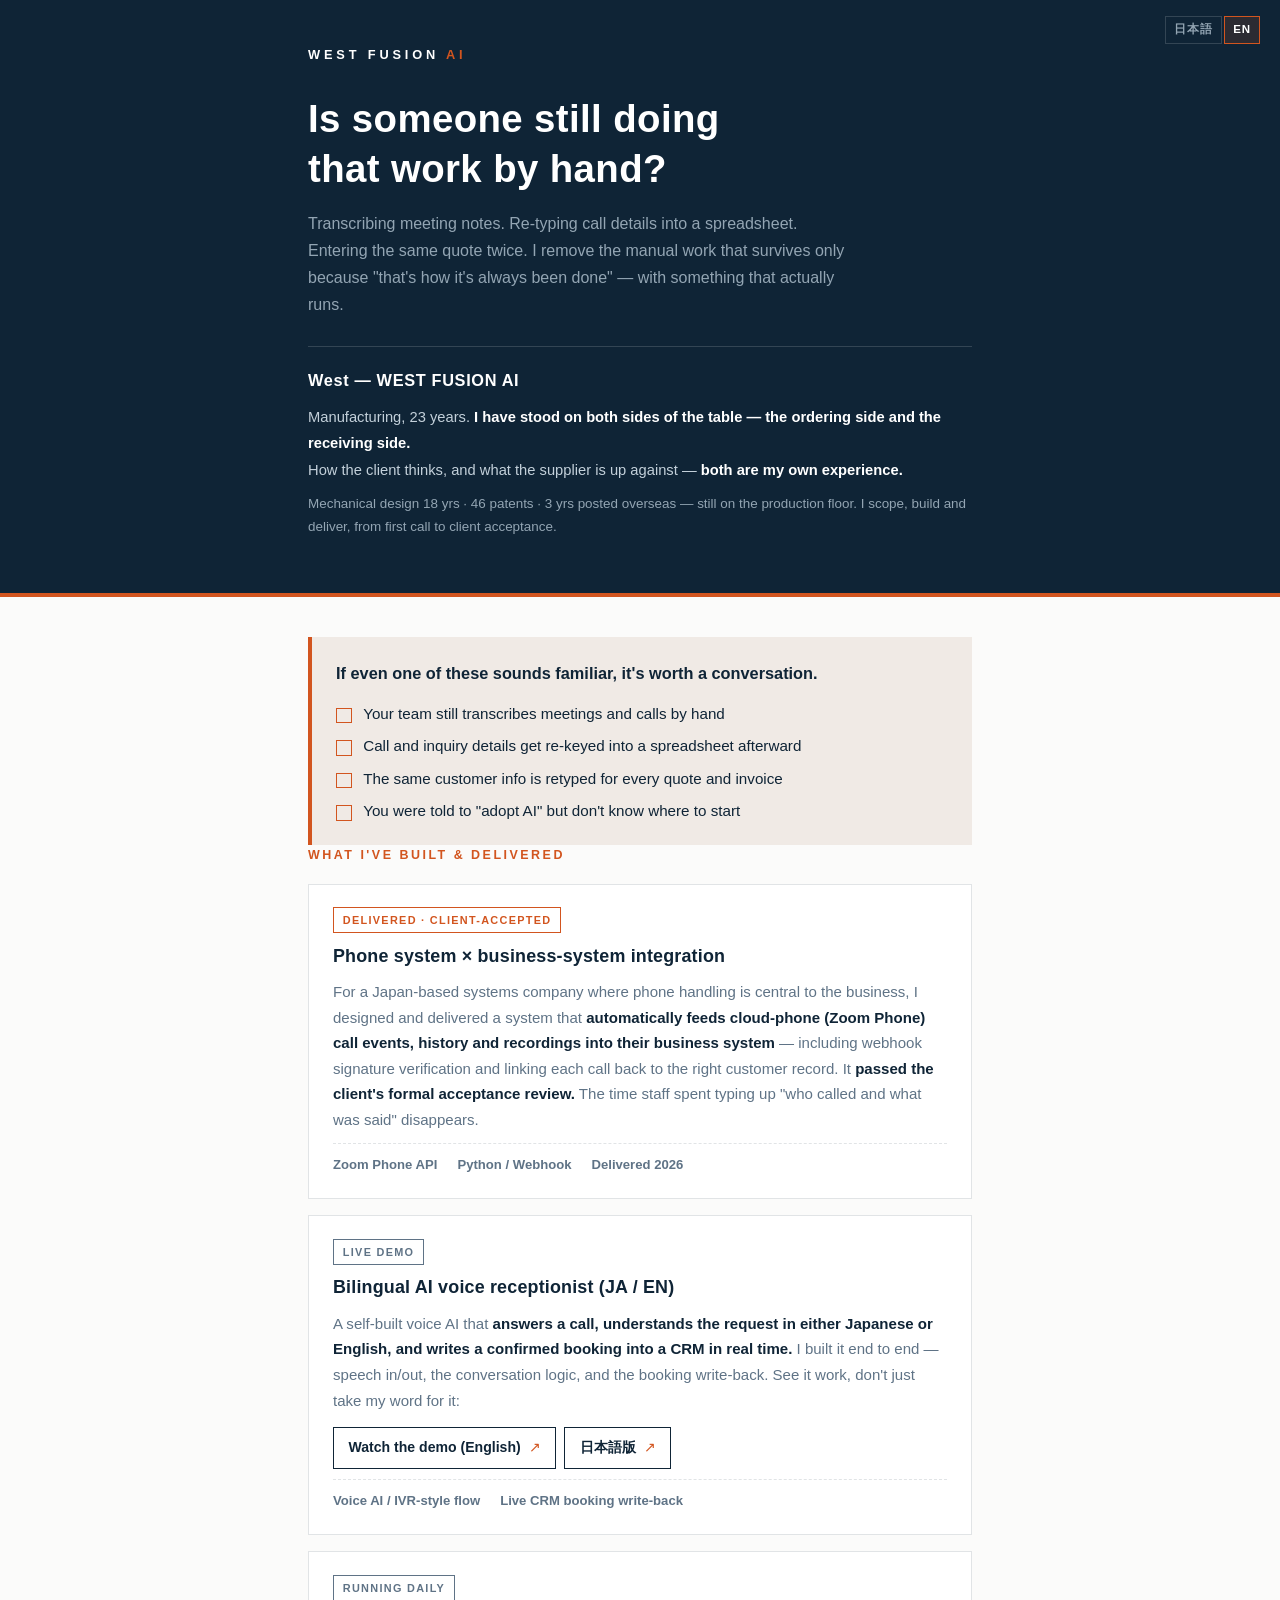
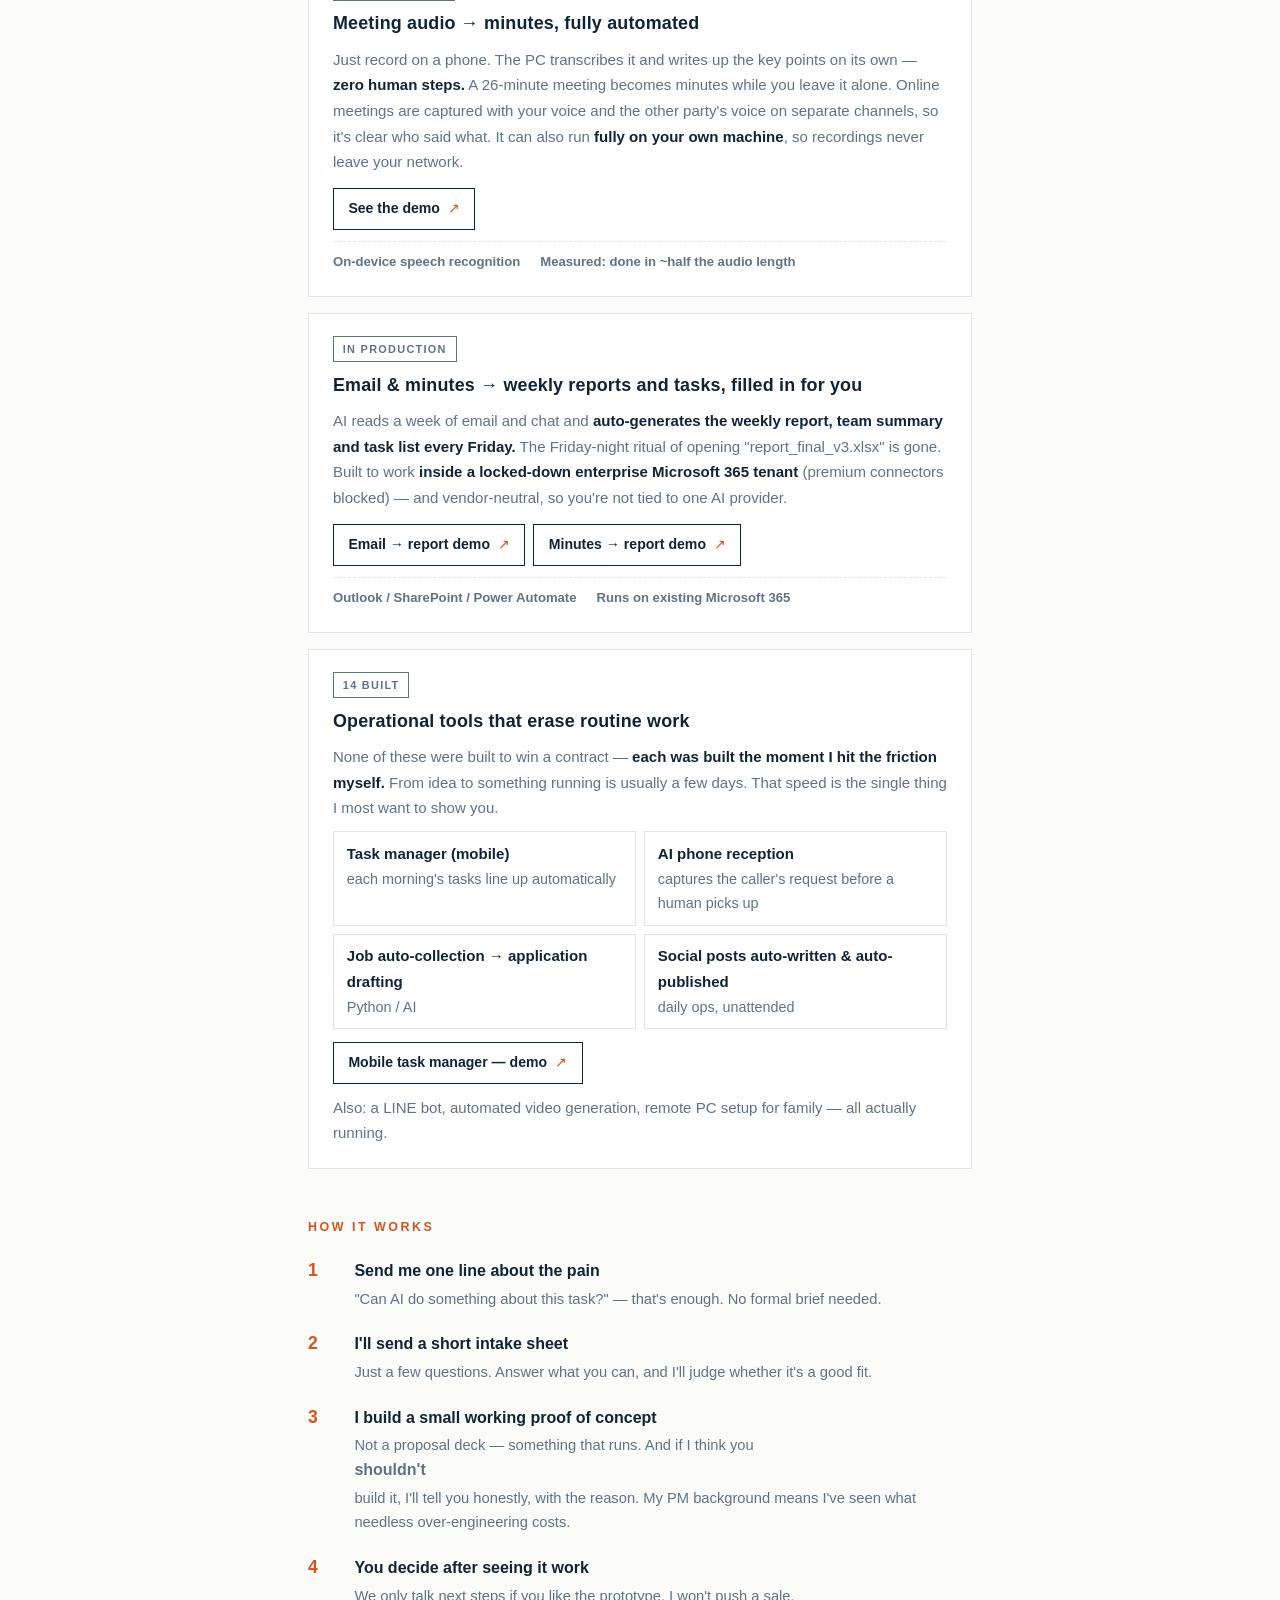
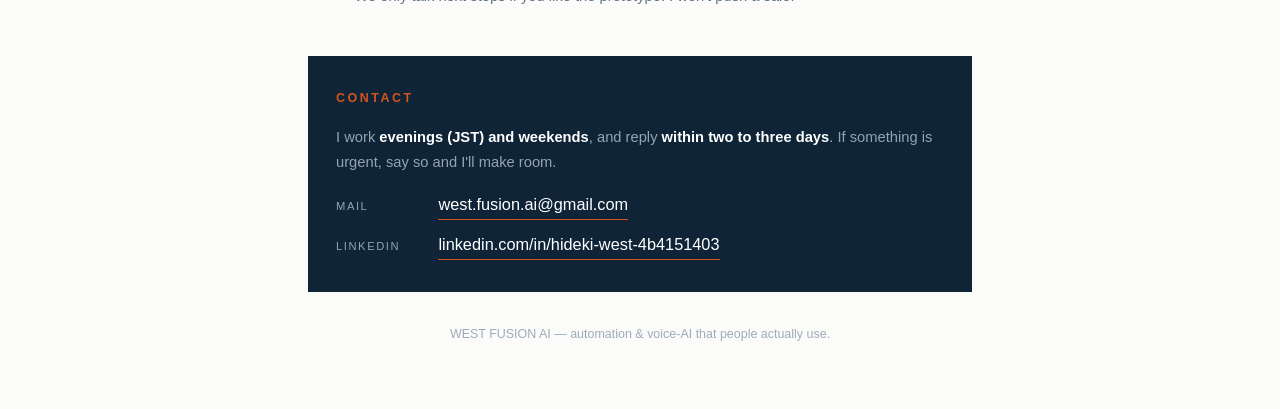
==== commit 27200944: "名乗りの2文目を1行に収める（4面）" ====
--- a/en/index.html
+++ b/en/index.html
@@ -193,7 +193,7 @@
     <p class="brand">WEST FUSION <span>AI</span></p>
     <h1>Is someone still doing that work by hand?</h1>
     <p class="lede">Transcribing meeting notes. Re-typing call details into a spreadsheet. Entering the same quote twice. I remove the manual work that survives only because "that's how it's always been done" — with something that actually runs.</p>
-    <p class="who"><b>West — WEST FUSION AI</b><span class="who-body">Manufacturing, 23 years. <span class="who-lead">I have stood on both sides of the table — the ordering side and the receiving side.</span><br>Issuing drawings, reading quotations, deciding whether to accept a spec change or send it back. And taking the work, building it, and delivering by the date.<br><span class="who-lead">Both are my own job. So I can talk it through from either side.</span></span><small>Mechanical design 18 yrs · 46 patents · 3 yrs posted overseas — still on the production floor. I scope, build and deliver, from first call to client acceptance.</small></p>
+    <p class="who"><b>West — WEST FUSION AI</b><span class="who-body">Manufacturing, 23 years. <span class="who-lead">I have stood on both sides of the table — the ordering side and the receiving side.</span><br>How the client thinks, and what the supplier is up against — <span class="who-lead">both are my own experience.</span></span><small>Mechanical design 18 yrs · 46 patents · 3 yrs posted overseas — still on the production floor. I scope, build and deliver, from first call to client acceptance.</small></p>
   </div>
 </header>
 
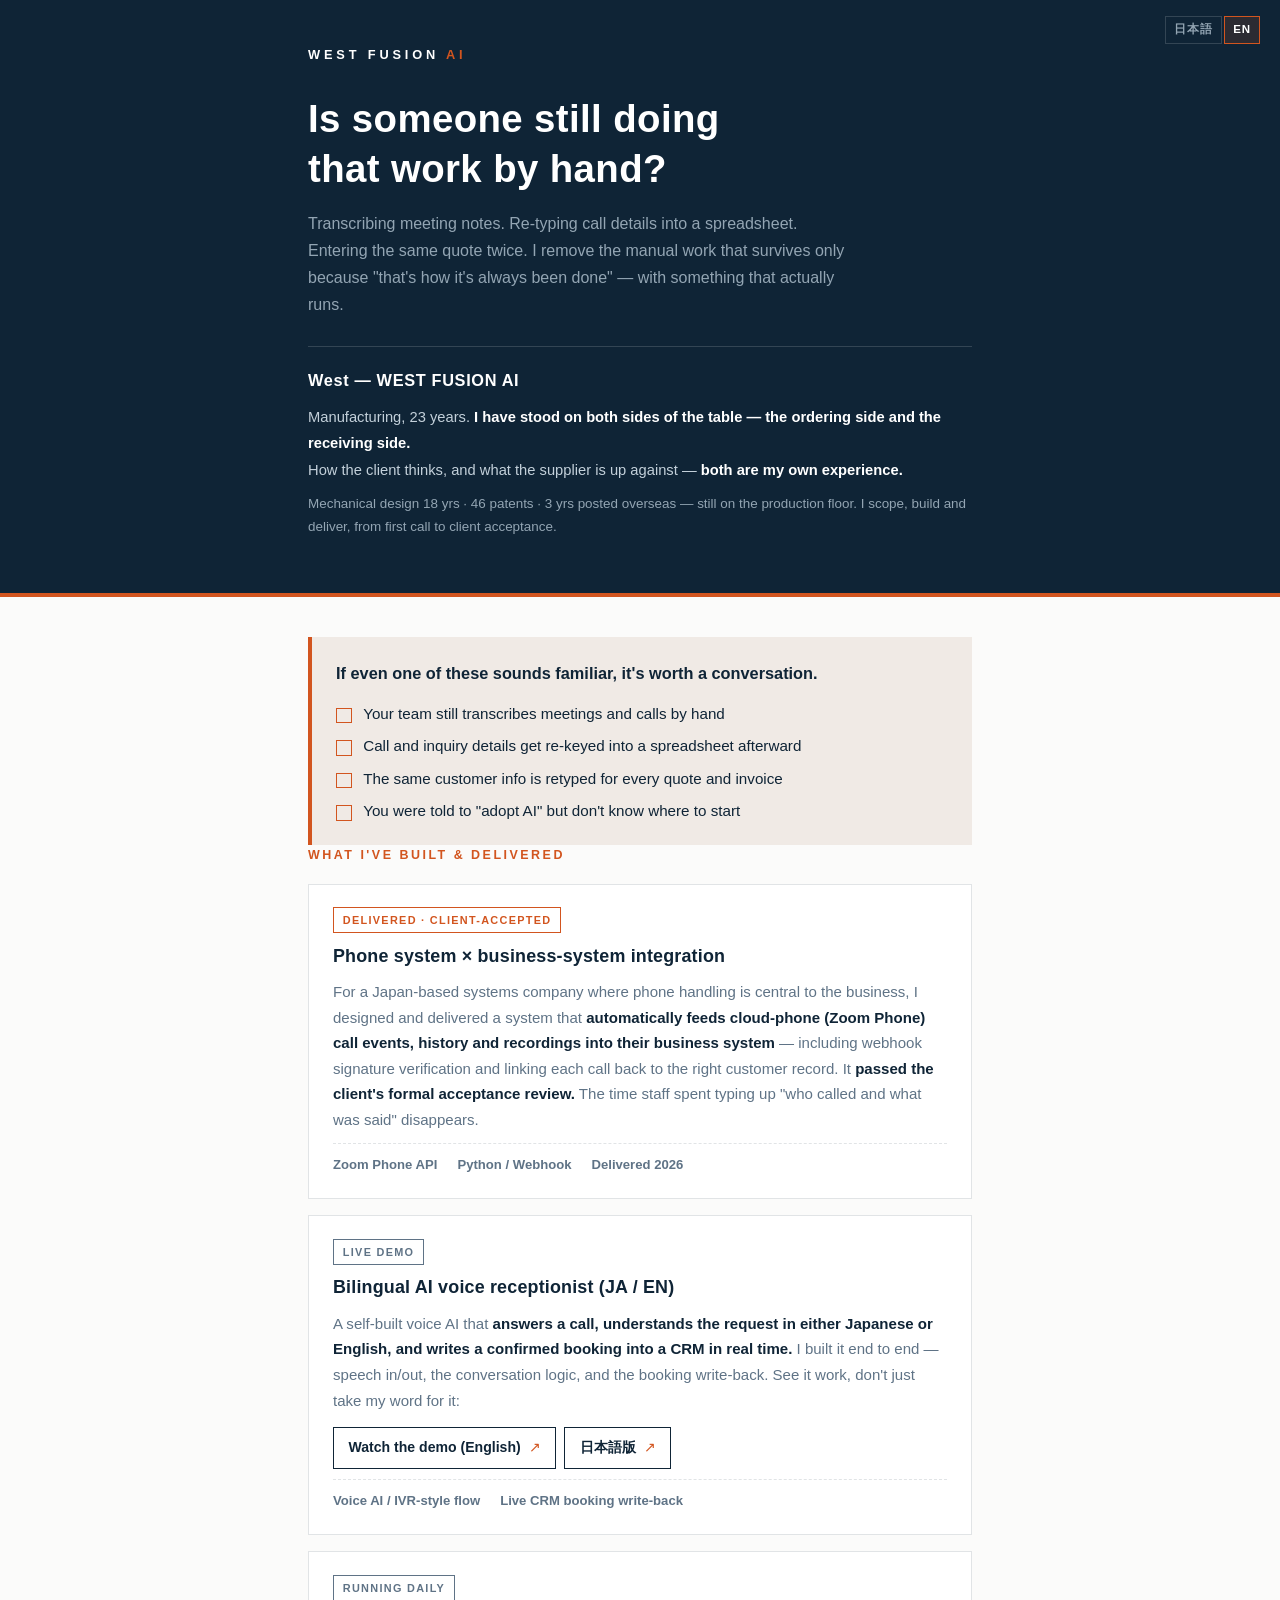
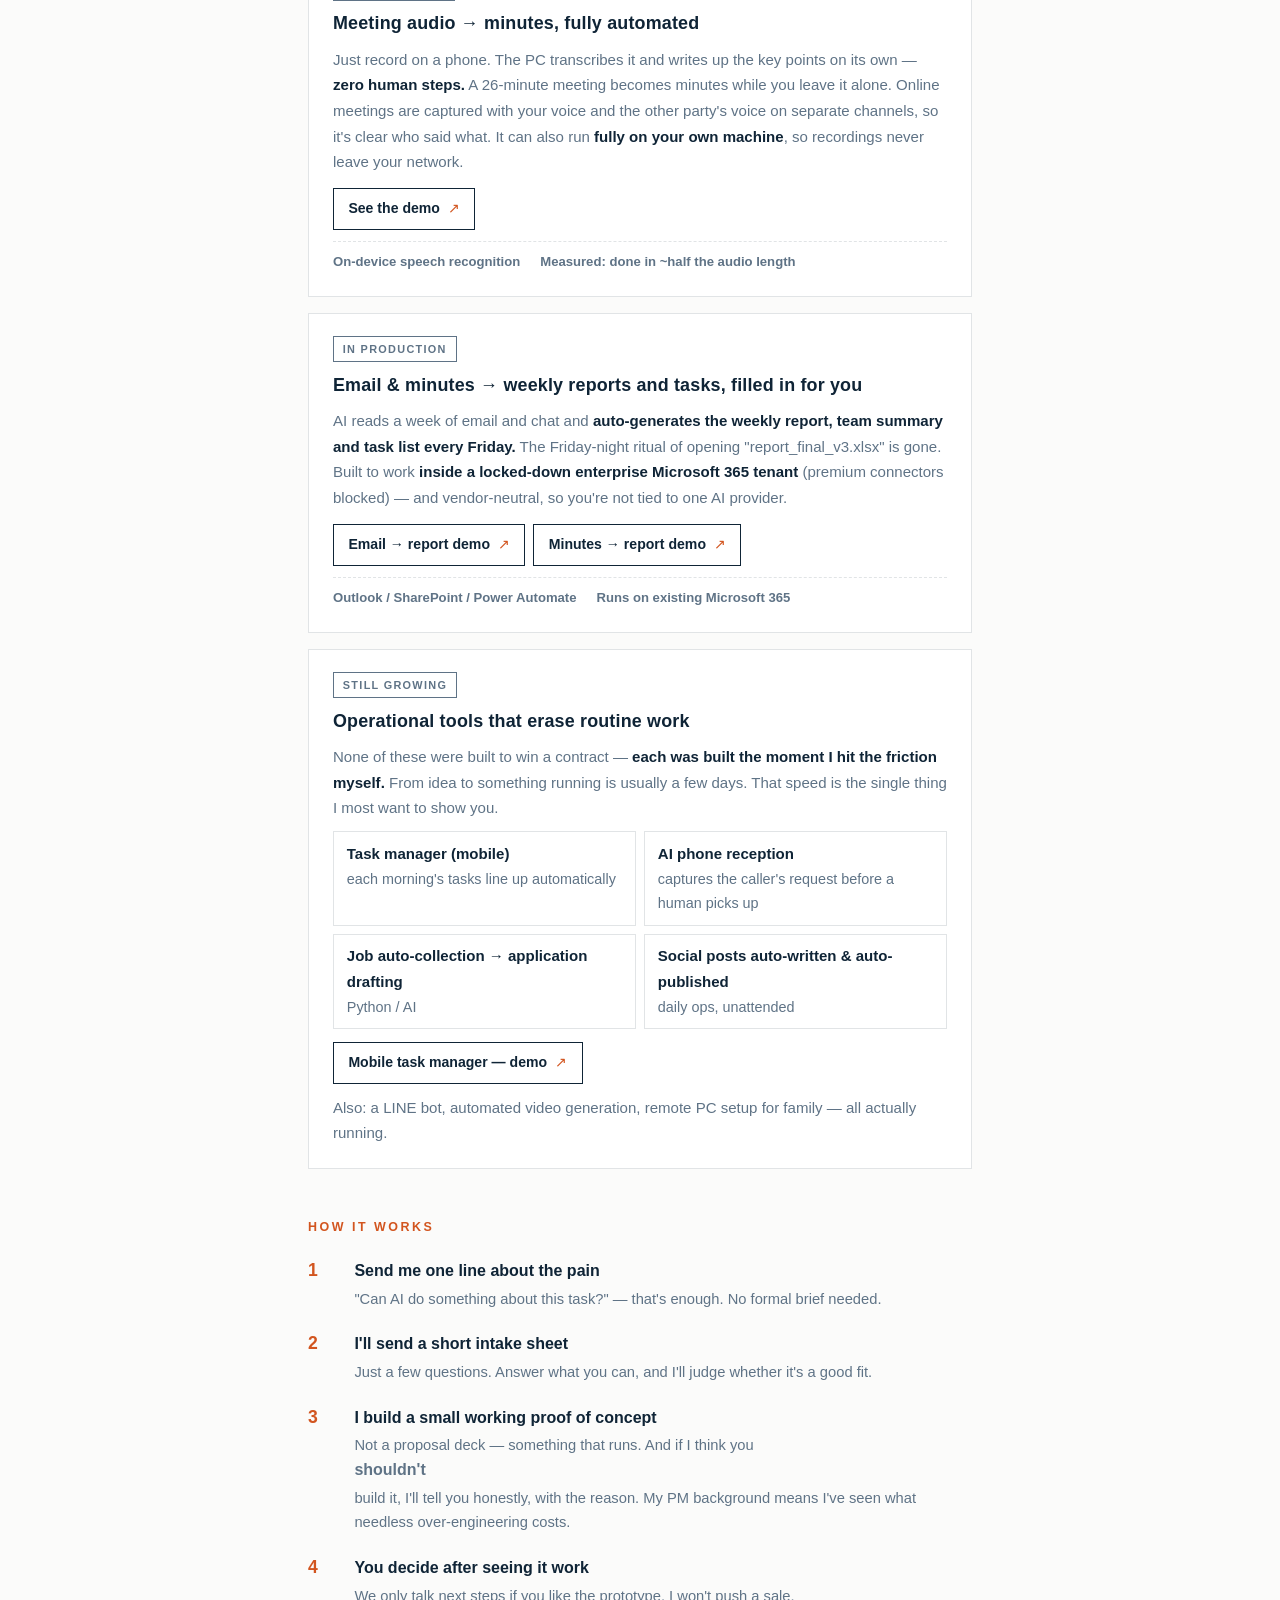
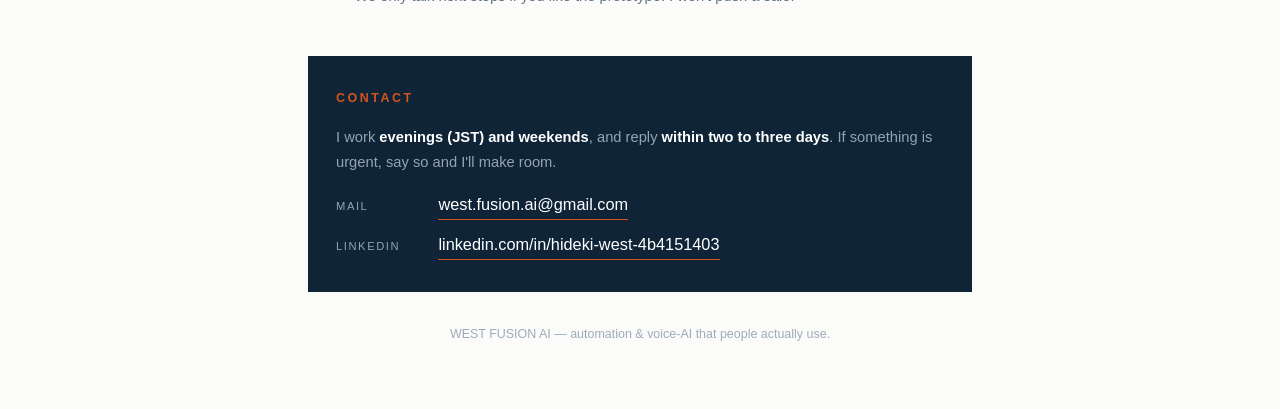
==== commit 69a8b7ea: "内製ツールの本数を出さない（トップ/for-creators/en）" ====
--- a/en/index.html
+++ b/en/index.html
@@ -265,7 +265,7 @@
     </article>
 
     <article class="proof">
-      <span class="tag live">14 built</span>
+      <span class="tag live">still growing</span>
       <h3>Operational tools that erase routine work</h3>
       <p>None of these were built to win a contract — <b>each was built the moment I hit the friction myself.</b> From idea to something running is usually a few days. That speed is the single thing I most want to show you.</p>
       <ul class="tools">
